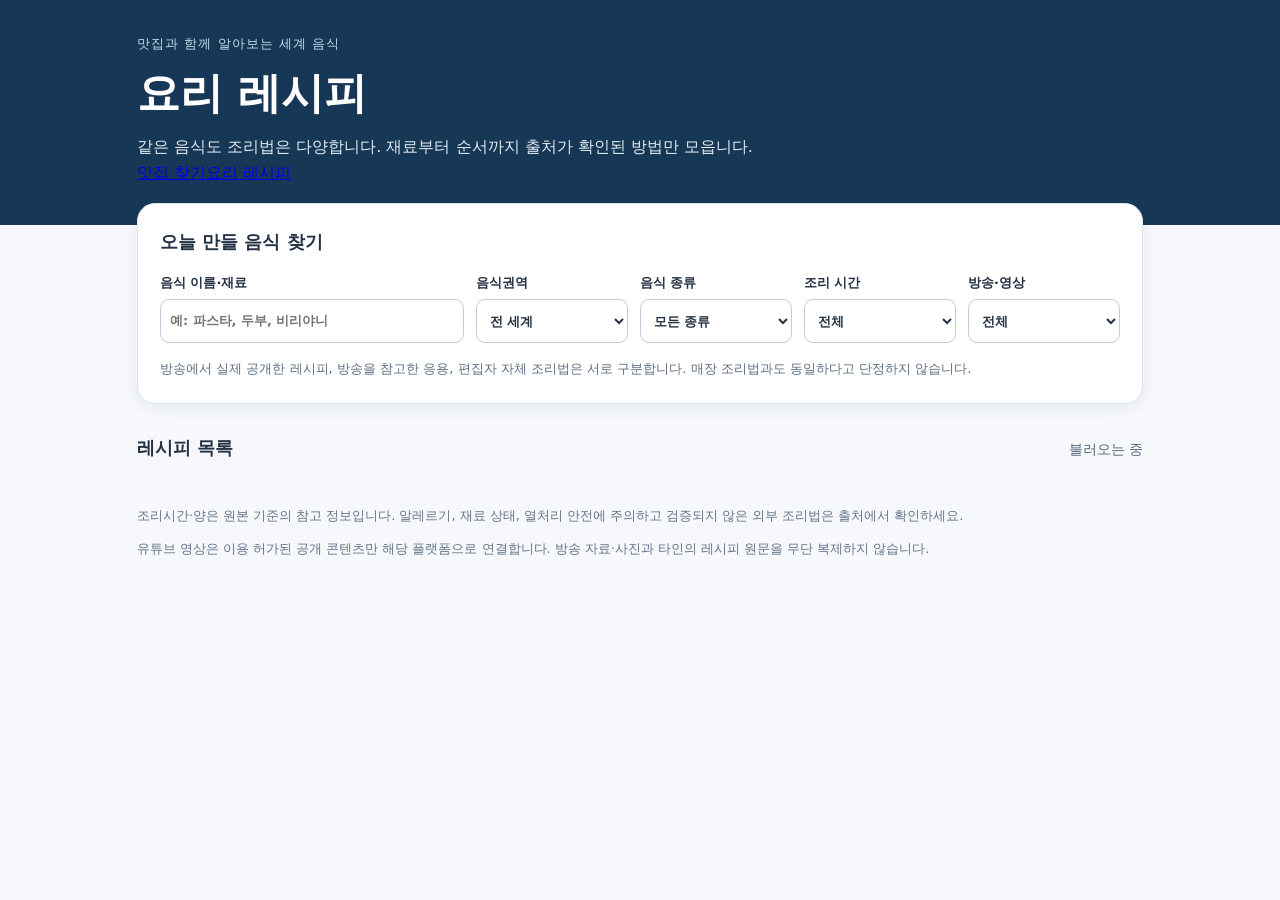
==== recipes.html @ dc9fdef0 "ui(recipe): build recipes.html" ====
<!doctype html>
<html lang="ko"><head>
  <meta charset="utf-8"><meta name="viewport" content="width=device-width,initial-scale=1">
  <meta name="description" content="한식, 중식, 일식, 인도, 동남아, 중동, 서양 요리를 재료와 조리 순서로 찾아보는 레시피 검색. 방송 요리도 근거별로 구분합니다.">
  <title>요리 레시피 | 음식·맛집·방송의 연결</title>
  <link rel="stylesheet" href="./styles.css"><link rel="stylesheet" href="./recipes.css">
  <script src="./recipes.js" defer></script>
</head><body>
<a class="skip" href="#recipe-results">레시피로 건너뛰기</a>
<header class="site-head"><div class="wrap">
  <p class="eyebrow">맛집과 함께 알아보는 세계 음식</p>
  <h1>요리 레시피</h1>
  <p class="sub">같은 음식도 조리법은 다양합니다. 재료부터 순서까지 출처가 확인된 방법만 모읍니다.</p>
  <nav class="food-nav" aria-label="음식 콘텐츠 탐색">
    <a href="./index.html">맛집 찾기</a><a class="current" aria-current="page" href="./recipes.html">요리 레시피</a>
  </nav>
</div></header>
<main class="wrap">
  <section class="filter-panel" aria-label="레시피 검색 조건">
    <h2>오늘 만들 음식 찾기</h2>
    <div class="controls recipe-controls">
      <label>음식 이름·재료 <input id="recipe-keyword" type="search" placeholder="예: 파스타, 두부, 비리야니" autocomplete="off"></label>
      <label>음식권역 <select id="recipe-region"><option value="">전 세계</option></select></label>
      <label>음식 종류 <select id="recipe-category"><option value="">모든 종류</option></select></label>
      <label>조리 시간 <select id="recipe-minutes"><option value="">전체</option><option value="15">15분 이내</option><option value="30">30분 이내</option><option value="60">1시간 이내</option></select></label>
      <label>방송·영상 <select id="recipe-media"><option value="">전체</option><option value="broadcast">방송 관련</option><option value="youtube">요리 영상 연결</option></select></label>
    </div>
    <p class="help">방송에서 실제 공개한 레시피, 방송을 참고한 응용, 편집자 자체 조리법은 서로 구분합니다. 매장 조리법과도 동일하다고 단정하지 않습니다.</p>
  </section>
  <section id="recipe-results" aria-labelledby="recipe-result-title">
    <div class="section-title"><h2 id="recipe-result-title">레시피 목록</h2><p id="recipe-count" role="status" aria-live="polite">불러오는 중</p></div>
    <div id="recipe-list" class="cards"></div><div class="empty" id="recipe-empty" hidden></div>
  </section>
  <section class="detail" id="recipe-detail" hidden aria-label="선택한 요리 레시피"></section>
</main>
<footer class="wrap footer">
  <p>조리시간·양은 원본 기준의 참고 정보입니다. 알레르기, 재료 상태, 열처리 안전에 주의하고 검증되지 않은 외부 조리법은 출처에서 확인하세요.</p>
  <p>유튜브 영상은 이용 허가된 공개 콘텐츠만 해당 플랫폼으로 연결합니다. 방송 자료·사진과 타인의 레시피 원문을 무단 복제하지 않습니다.</p>
</footer></body></html>
---- styles.css ----
:root{font-family:system-ui,-apple-system,"Malgun Gothic","Apple SD Gothic Neo",sans-serif;color:#243044;background:#f6f8fb;font-size:16px}*{box-sizing:border-box}body{margin:0;line-height:1.6}button,input,select{font:inherit}button{cursor:pointer}button:focus-visible,input:focus-visible,select:focus-visible{outline:3px solid #3d78ff;outline-offset:2px}.wrap{max-width:1050px;margin:auto;padding:0 22px}.site-head{background:#173756;color:white;padding:33px 0 40px}.site-head h1{font-size:clamp(1.85rem,4vw,2.7rem);margin:0 0 6px}.eyebrow{font-size:.82rem;letter-spacing:.08em;color:#bddded;margin:0 0 5px}.sub{margin:0;color:#e2eaf0}.filter-panel{background:#fff;border:1px solid #dde5ef;box-shadow:0 4px 16px #172e4912;border-radius:18px;margin-top:-22px;position:relative;padding:24px 22px}.filter-panel h2,.section-title h2{font-size:1.12rem;margin:0 0 16px}.controls{display:grid;grid-template-columns:2fr repeat(4,minmax(120px,1fr));gap:12px}.controls label{font-size:.8rem;display:flex;flex-direction:column;gap:6px;font-weight:700}.controls input,.controls select{width:100%;min-height:44px;border:1px solid #bfcbdc;border-radius:9px;background:#fff;color:#263345;padding:9px}.help,.muted{color:#5e6f83}.help{font-size:.82rem;margin:15px 0 0}.section-title{display:flex;align-items:center;justify-content:space-between;gap:15px;margin:30px 0 13px}.section-title h2{margin:0}.section-title p{margin:0;color:#586a7b;font-size:.88rem}.cards{display:grid;grid-template-columns:repeat(2,minmax(0,1fr));gap:15px}.card,.detail,.empty{border-radius:14px;background:#fff;border:1px solid #dde5ef}.card{padding:20px;display:flex;flex-direction:column;gap:9px}.card h3{margin:0;font-size:1.13rem}.card p{margin:0}.meta{color:#607085;font-size:.88rem}.pills{display:flex;flex-wrap:wrap;gap:7px}.pill{font-size:.75rem;border:1px solid #d8e0e8;padding:2px 9px;border-radius:20px;background:#f6f8fa}.notice{padding:10px 12px;border-radius:9px;background:#fff2df;color:#754400;border:1px solid #f0d3ab;font-size:.9rem}.button{align-self:flex-start;margin-top:auto;background:#1d5279;color:#fff;border:0;border-radius:8px;padding:9px 13px}.empty{padding:34px;text-align:center;color:#506077}.detail{margin-top:22px;padding:23px}.detail h2{margin:3px 0}.detail h3{margin:25px 0 8px;font-size:1.02rem}.detail p{margin:6px 0}.detail ul{padding-left:20px;margin:8px 0}.detail .back{background:#edf3f7;border:0;border-radius:8px;padding:8px 12px}.alert{background:#fff2e4;border:2px solid #d79b4e;color:#784515;padding:14px;border-radius:9px;margin:13px 0}.section{border-top:1px solid #e5e9ee;margin-top:18px;padding-top:5px}.footer{margin:30px auto;color:#64758a;font-size:.8rem;padding-bottom:22px}.skip{position:absolute;left:-9999px}.skip:focus{left:10px;top:10px;background:white;padding:12px;z-index:10}body.embed .site-head,body.embed .footer{display:none}body.embed .filter-panel{margin-top:15px}@media(max-width:920px){.controls{grid-template-columns:repeat(2,minmax(0,1fr))}.controls label:first-child{grid-column:1/-1}}@media(max-width:620px){.wrap{padding:0 14px}.site-head{padding:25px 0 37px}.controls{grid-template-columns:1fr 1fr}.controls label{font-size:.79rem}.cards{grid-template-columns:1fr}.filter-panel{padding:17px 14px}.section-title{align-items:flex-start;flex-direction:column;gap:3px}.detail{padding:16px}.footer{font-size:.75rem}}
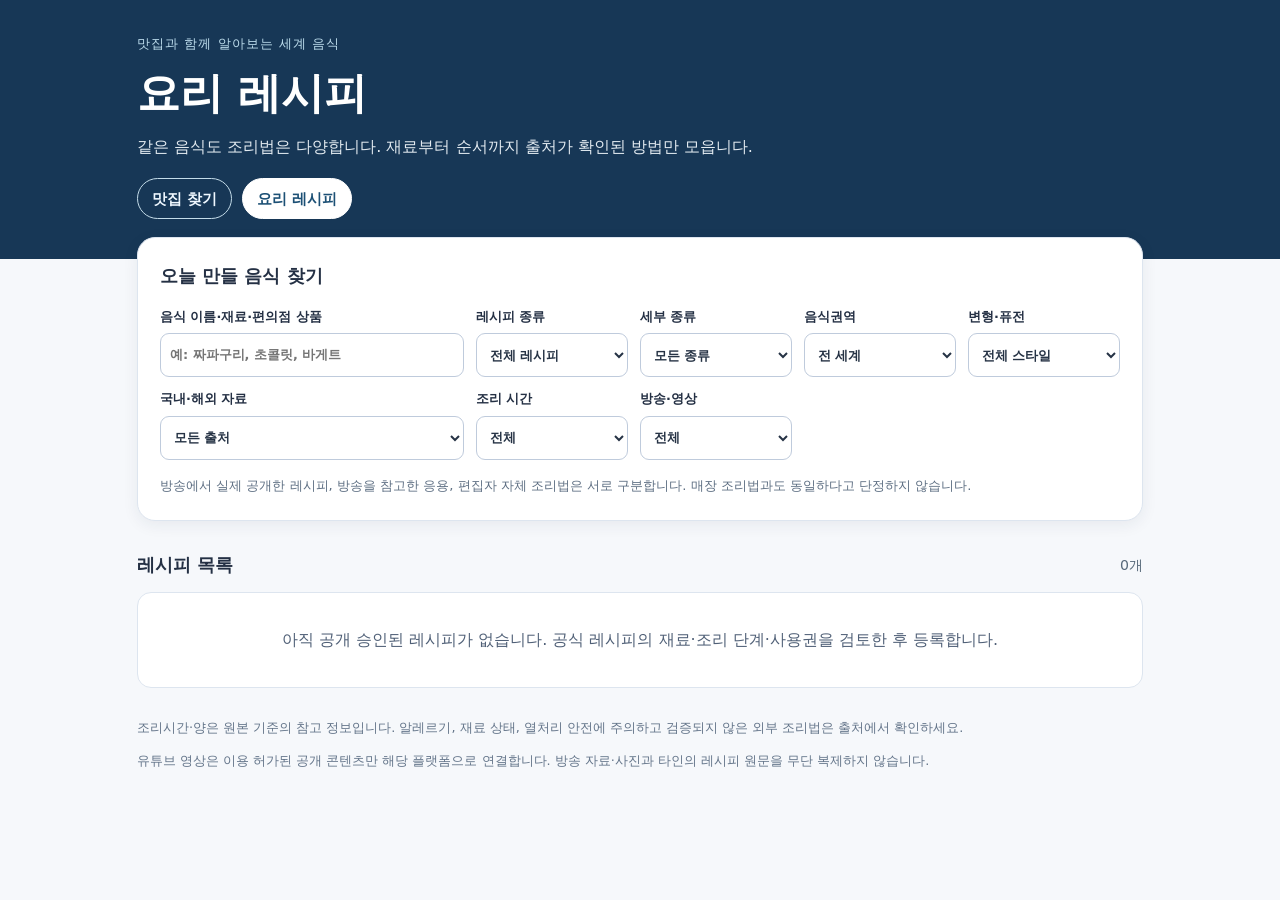
==== commit 4cdf7c21: "ui(recipe): add world, baking, frozen desserts, beverages and convenience filters" ====
--- a/recipes.html
+++ b/recipes.html
@@ -18,10 +18,14 @@
 <main class="wrap">
   <section class="filter-panel" aria-label="레시피 검색 조건">
     <h2>오늘 만들 음식 찾기</h2>
+    <div id="recipe-shortcuts" class="recipe-shortcuts" aria-label="레시피 빠른 분류"></div>
     <div class="controls recipe-controls">
-      <label>음식 이름·재료 <input id="recipe-keyword" type="search" placeholder="예: 파스타, 두부, 비리야니" autocomplete="off"></label>
+      <label>음식 이름·재료·편의점 상품 <input id="recipe-keyword" type="search" placeholder="예: 짜파구리, 초콜릿, 바게트" autocomplete="off"></label>
+      <label>레시피 종류 <select id="recipe-group"><option value="">전체 레시피</option></select></label>
+      <label>세부 종류 <select id="recipe-category"><option value="">전체 종류</option></select></label>
       <label>음식권역 <select id="recipe-region"><option value="">전 세계</option></select></label>
-      <label>음식 종류 <select id="recipe-category"><option value="">모든 종류</option></select></label>
+      <label>변형·퓨전 <select id="recipe-style"><option value="">전체 스타일</option></select></label>
+      <label>국내·해외 자료 <select id="recipe-source"><option value="">모든 출처</option><option value="korean">국내</option><option value="foreign">해외</option><option value="mixed">국내·해외 비교</option></select></label>
       <label>조리 시간 <select id="recipe-minutes"><option value="">전체</option><option value="15">15분 이내</option><option value="30">30분 이내</option><option value="60">1시간 이내</option></select></label>
       <label>방송·영상 <select id="recipe-media"><option value="">전체</option><option value="broadcast">방송 관련</option><option value="youtube">요리 영상 연결</option></select></label>
     </div>
--- a/styles.css
+++ b/styles.css
@@ -1 +1,2 @@
-:root{font-family:system-ui,-apple-system,"Malgun Gothic","Apple SD Gothic Neo",sans-serif;color:#243044;background:#f6f8fb;font-size:16px}*{box-sizing:border-box}body{margin:0;line-height:1.6}button,input,select{font:inherit}button{cursor:pointer}button:focus-visible,input:focus-visible,select:focus-visible{outline:3px solid #3d78ff;outline-offset:2px}.wrap{max-width:1050px;margin:auto;padding:0 22px}.site-head{background:#173756;color:white;padding:33px 0 40px}.site-head h1{font-size:clamp(1.85rem,4vw,2.7rem);margin:0 0 6px}.eyebrow{font-size:.82rem;letter-spacing:.08em;color:#bddded;margin:0 0 5px}.sub{margin:0;color:#e2eaf0}.filter-panel{background:#fff;border:1px solid #dde5ef;box-shadow:0 4px 16px #172e4912;border-radius:18px;margin-top:-22px;position:relative;padding:24px 22px}.filter-panel h2,.section-title h2{font-size:1.12rem;margin:0 0 16px}.controls{display:grid;grid-template-columns:2fr repeat(4,minmax(120px,1fr));gap:12px}.controls label{font-size:.8rem;display:flex;flex-direction:column;gap:6px;font-weight:700}.controls input,.controls select{width:100%;min-height:44px;border:1px solid #bfcbdc;border-radius:9px;background:#fff;color:#263345;padding:9px}.help,.muted{color:#5e6f83}.help{font-size:.82rem;margin:15px 0 0}.section-title{display:flex;align-items:center;justify-content:space-between;gap:15px;margin:30px 0 13px}.section-title h2{margin:0}.section-title p{margin:0;color:#586a7b;font-size:.88rem}.cards{display:grid;grid-template-columns:repeat(2,minmax(0,1fr));gap:15px}.card,.detail,.empty{border-radius:14px;background:#fff;border:1px solid #dde5ef}.card{padding:20px;display:flex;flex-direction:column;gap:9px}.card h3{margin:0;font-size:1.13rem}.card p{margin:0}.meta{color:#607085;font-size:.88rem}.pills{display:flex;flex-wrap:wrap;gap:7px}.pill{font-size:.75rem;border:1px solid #d8e0e8;padding:2px 9px;border-radius:20px;background:#f6f8fa}.notice{padding:10px 12px;border-radius:9px;background:#fff2df;color:#754400;border:1px solid #f0d3ab;font-size:.9rem}.button{align-self:flex-start;margin-top:auto;background:#1d5279;color:#fff;border:0;border-radius:8px;padding:9px 13px}.empty{padding:34px;text-align:center;color:#506077}.detail{margin-top:22px;padding:23px}.detail h2{margin:3px 0}.detail h3{margin:25px 0 8px;font-size:1.02rem}.detail p{margin:6px 0}.detail ul{padding-left:20px;margin:8px 0}.detail .back{background:#edf3f7;border:0;border-radius:8px;padding:8px 12px}.alert{background:#fff2e4;border:2px solid #d79b4e;color:#784515;padding:14px;border-radius:9px;margin:13px 0}.section{border-top:1px solid #e5e9ee;margin-top:18px;padding-top:5px}.footer{margin:30px auto;color:#64758a;font-size:.8rem;padding-bottom:22px}.skip{position:absolute;left:-9999px}.skip:focus{left:10px;top:10px;background:white;padding:12px;z-index:10}body.embed .site-head,body.embed .footer{display:none}body.embed .filter-panel{margin-top:15px}@media(max-width:920px){.controls{grid-template-columns:repeat(2,minmax(0,1fr))}.controls label:first-child{grid-column:1/-1}}@media(max-width:620px){.wrap{padding:0 14px}.site-head{padding:25px 0 37px}.controls{grid-template-columns:1fr 1fr}.controls label{font-size:.79rem}.cards{grid-template-columns:1fr}.filter-panel{padding:17px 14px}.section-title{align-items:flex-start;flex-direction:column;gap:3px}.detail{padding:16px}.footer{font-size:.75rem}}+:root{font-family:system-ui,-apple-system,"Malgun Gothic","Apple SD Gothic Neo",sans-serif;color:#243044;background:#f6f8fb;font-size:16px}*{box-sizing:border-box}body{margin:0;line-height:1.6}button,input,select{font:inherit}button{cursor:pointer}button:focus-visible,input:focus-visible,select:focus-visible{outline:3px solid #3d78ff;outline-offset:2px}.wrap{max-width:1050px;margin:auto;padding:0 22px}.site-head{background:#173756;color:white;padding:33px 0 40px}.site-head h1{font-size:clamp(1.85rem,4vw,2.7rem);margin:0 0 6px}.eyebrow{font-size:.82rem;letter-spacing:.08em;color:#bddded;margin:0 0 5px}.sub{margin:0;color:#e2eaf0}.filter-panel{background:#fff;border:1px solid #dde5ef;box-shadow:0 4px 16px #172e4912;border-radius:18px;margin-top:-22px;position:relative;padding:24px 22px}.filter-panel h2,.section-title h2{font-size:1.12rem;margin:0 0 16px}.controls{display:grid;grid-template-columns:2fr repeat(4,minmax(120px,1fr));gap:12px}.controls label{font-size:.8rem;display:flex;flex-direction:column;gap:6px;font-weight:700}.controls input,.controls select{width:100%;min-height:44px;border:1px solid #bfcbdc;border-radius:9px;background:#fff;color:#263345;padding:9px}.help,.muted{color:#5e6f83}.help{font-size:.82rem;margin:15px 0 0}.section-title{display:flex;align-items:center;justify-content:space-between;gap:15px;margin:30px 0 13px}.section-title h2{margin:0}.section-title p{margin:0;color:#586a7b;font-size:.88rem}.cards{display:grid;grid-template-columns:repeat(2,minmax(0,1fr));gap:15px}.card,.detail,.empty{border-radius:14px;background:#fff;border:1px solid #dde5ef}.card{padding:20px;display:flex;flex-direction:column;gap:9px}.card h3{margin:0;font-size:1.13rem}.card p{margin:0}.meta{color:#607085;font-size:.88rem}.pills{display:flex;flex-wrap:wrap;gap:7px}.pill{font-size:.75rem;border:1px solid #d8e0e8;padding:2px 9px;border-radius:20px;background:#f6f8fa}.notice{padding:10px 12px;border-radius:9px;background:#fff2df;color:#754400;border:1px solid #f0d3ab;font-size:.9rem}.button{align-self:flex-start;margin-top:auto;background:#1d5279;color:#fff;border:0;border-radius:8px;padding:9px 13px}.empty{padding:34px;text-align:center;color:#506077}.detail{margin-top:22px;padding:23px}.detail h2{margin:3px 0}.detail h3{margin:25px 0 8px;font-size:1.02rem}.detail p{margin:6px 0}.detail ul{padding-left:20px;margin:8px 0}.detail .back{background:#edf3f7;border:0;border-radius:8px;padding:8px 12px}.alert{background:#fff2e4;border:2px solid #d79b4e;color:#784515;padding:14px;border-radius:9px;margin:13px 0}.section{border-top:1px solid #e5e9ee;margin-top:18px;padding-top:5px}.footer{margin:30px auto;color:#64758a;font-size:.8rem;padding-bottom:22px}.skip{position:absolute;left:-9999px}.skip:focus{left:10px;top:10px;background:white;padding:12px;z-index:10}body.embed .site-head,body.embed .footer{display:none}body.embed .filter-panel{margin-top:15px}@media(max-width:920px){.controls{grid-template-columns:repeat(2,minmax(0,1fr))}.controls label:first-child{grid-column:1/-1}}@media(max-width:620px){.wrap{padding:0 14px}.site-head{padding:25px 0 37px}.controls{grid-template-columns:1fr 1fr}.controls label{font-size:.79rem}.cards{grid-template-columns:1fr}.filter-panel{padding:17px 14px}.section-title{align-items:flex-start;flex-direction:column;gap:3px}.detail{padding:16px}.footer{font-size:.75rem}}
+.food-nav{display:flex;gap:10px;margin-top:18px;flex-wrap:wrap}.food-nav a{border:1px solid #c4dce9;color:#eff8ff;text-decoration:none;padding:8px 14px;border-radius:25px;font-weight:700;font-size:.91rem}.food-nav .current{background:#fff;color:#1c5075;border-color:#fff}
--- a/recipes.css
+++ b/recipes.css
@@ -0,0 +1 @@
+.food-nav{display:flex;gap:10px;margin-top:18px;flex-wrap:wrap}.food-nav a{border:1px solid #c4dce9;color:#eff8ff;text-decoration:none;padding:8px 14px;border-radius:25px;font-weight:700;font-size:.91rem}.food-nav .current{background:#fff;color:#1c5075;border-color:#fff}.recipe-controls{grid-template-columns:2fr repeat(4,minmax(120px,1fr))}.recipe-note{font-size:.86rem;color:#607085}.ingredient-list{margin:9px 0 0;padding-left:23px}.ingredient-list li{padding:5px 2px}.step-list{padding-left:28px;margin:12px 0}.step-list li{padding:10px 4px;border-bottom:1px solid #e6ebf2}.recipe-detail-head{display:flex;align-items:center;justify-content:space-between;gap:12px;flex-wrap:wrap}.serve-control{display:flex;align-items:center;gap:8px}.serve-control select{border:1px solid #bdcbdc;border-radius:8px;padding:8px;background:white}.recipe-dish{font-size:.78rem;color:#607185;margin:3px 0}.recipe-provenance{margin:12px 0;background:#eff6fa;border-left:4px solid #39799d;padding:12px;border-radius:6px}.recipe-chip{font-size:.8rem;padding:4px 10px;border-radius:18px;border:1px solid #dce5ec;background:#f1f6f9}.media-link{display:inline-block;padding:8px 12px;margin:5px 5px 5px 0;border-radius:9px;color:#1d5279;background:#eef6fa;text-decoration:underline}.meta-grid{display:flex;gap:9px;flex-wrap:wrap;margin:12px 0}.recipe-detail h3{font-size:1rem;margin-bottom:8px}.recipe-label{font-weight:700;color:#27465e;font-size:.82rem}.hidden{display:none!important}@media(max-width:920px){.recipe-controls{grid-template-columns:repeat(2,minmax(0,1fr))}.recipe-controls label:first-child{grid-column:1/-1}}
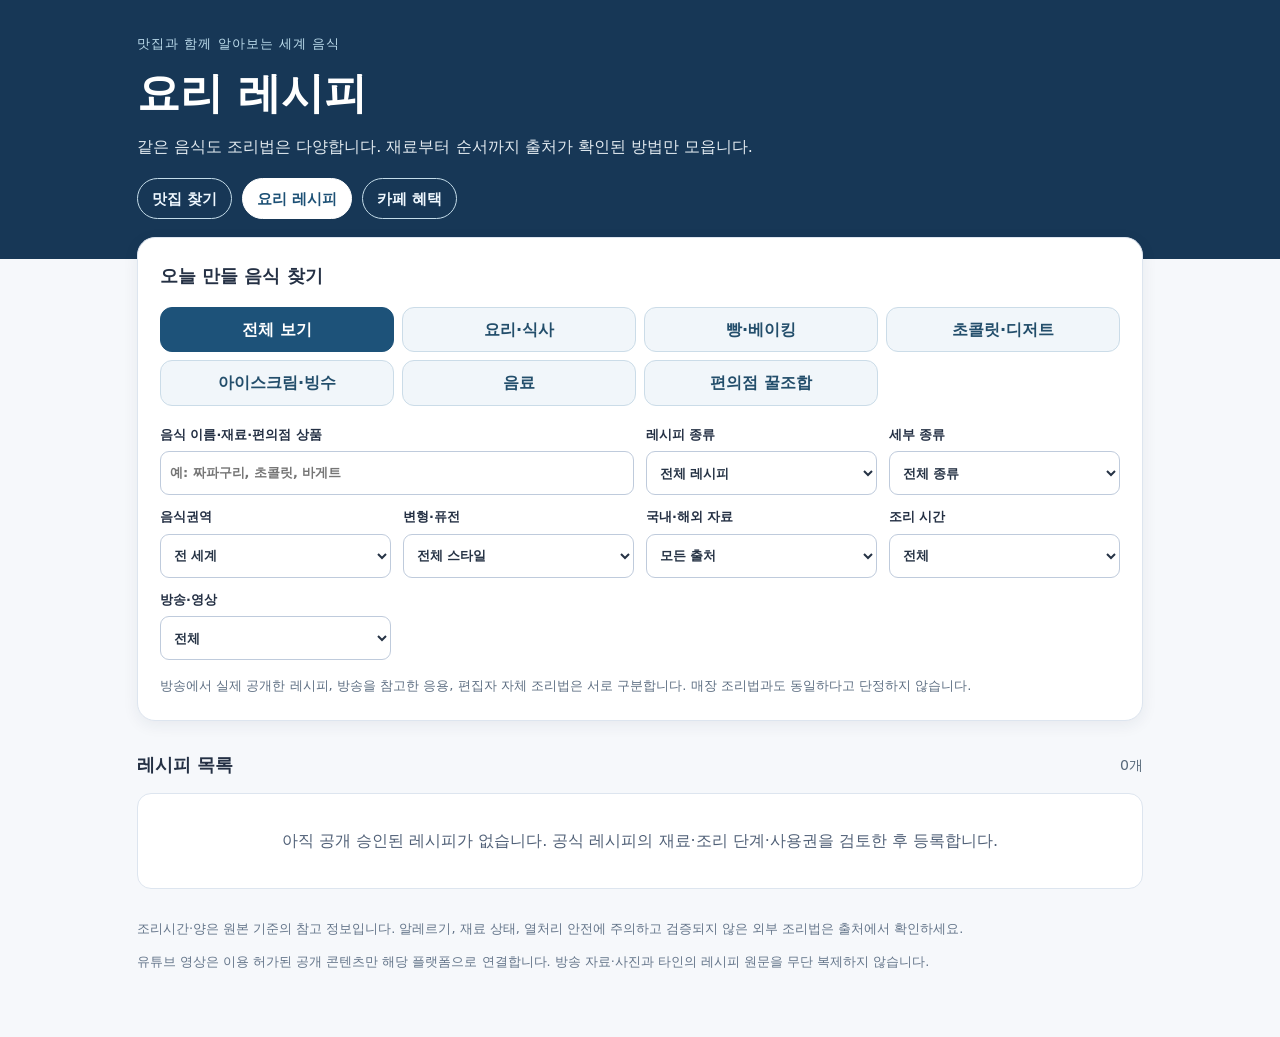
==== commit a4248164: "ui: link cafe section from dining and recipe navigation" ====
--- a/recipes.html
+++ b/recipes.html
@@ -12,7 +12,7 @@
   <h1>요리 레시피</h1>
   <p class="sub">같은 음식도 조리법은 다양합니다. 재료부터 순서까지 출처가 확인된 방법만 모읍니다.</p>
   <nav class="food-nav" aria-label="음식 콘텐츠 탐색">
-    <a href="./index.html">맛집 찾기</a><a class="current" aria-current="page" href="./recipes.html">요리 레시피</a>
+    <a href="./index.html">맛집 찾기</a><a class="current" aria-current="page" href="./recipes.html">요리 레시피</a><a href="./cafes.html">카페 혜택</a>
   </nav>
 </div></header>
 <main class="wrap">
--- a/recipes.css
+++ b/recipes.css
@@ -1 +1,10 @@
-.food-nav{display:flex;gap:10px;margin-top:18px;flex-wrap:wrap}.food-nav a{border:1px solid #c4dce9;color:#eff8ff;text-decoration:none;padding:8px 14px;border-radius:25px;font-weight:700;font-size:.91rem}.food-nav .current{background:#fff;color:#1c5075;border-color:#fff}.recipe-controls{grid-template-columns:2fr repeat(4,minmax(120px,1fr))}.recipe-note{font-size:.86rem;color:#607085}.ingredient-list{margin:9px 0 0;padding-left:23px}.ingredient-list li{padding:5px 2px}.step-list{padding-left:28px;margin:12px 0}.step-list li{padding:10px 4px;border-bottom:1px solid #e6ebf2}.recipe-detail-head{display:flex;align-items:center;justify-content:space-between;gap:12px;flex-wrap:wrap}.serve-control{display:flex;align-items:center;gap:8px}.serve-control select{border:1px solid #bdcbdc;border-radius:8px;padding:8px;background:white}.recipe-dish{font-size:.78rem;color:#607185;margin:3px 0}.recipe-provenance{margin:12px 0;background:#eff6fa;border-left:4px solid #39799d;padding:12px;border-radius:6px}.recipe-chip{font-size:.8rem;padding:4px 10px;border-radius:18px;border:1px solid #dce5ec;background:#f1f6f9}.media-link{display:inline-block;padding:8px 12px;margin:5px 5px 5px 0;border-radius:9px;color:#1d5279;background:#eef6fa;text-decoration:underline}.meta-grid{display:flex;gap:9px;flex-wrap:wrap;margin:12px 0}.recipe-detail h3{font-size:1rem;margin-bottom:8px}.recipe-label{font-weight:700;color:#27465e;font-size:.82rem}.hidden{display:none!important}@media(max-width:920px){.recipe-controls{grid-template-columns:repeat(2,minmax(0,1fr))}.recipe-controls label:first-child{grid-column:1/-1}}+.food-nav{display:flex;gap:10px;margin-top:18px;flex-wrap:wrap}.food-nav a{border:1px solid #c4dce9;color:#eff8ff;text-decoration:none;padding:8px 14px;border-radius:25px;font-weight:700;font-size:.91rem}.food-nav .current{background:#fff;color:#1c5075;border-color:#fff}.recipe-controls{grid-template-columns:2fr repeat(4,minmax(120px,1fr))}.recipe-note{font-size:.86rem;color:#607085}.ingredient-list{margin:9px 0 0;padding-left:23px}.ingredient-list li{padding:5px 2px}.step-list{padding-left:28px;margin:12px 0}.step-list li{padding:10px 4px;border-bottom:1px solid #e6ebf2}.recipe-detail-head{display:flex;align-items:center;justify-content:space-between;gap:12px;flex-wrap:wrap}.serve-control{display:flex;align-items:center;gap:8px}.serve-control select{border:1px solid #bdcbdc;border-radius:8px;padding:8px;background:white}.recipe-dish{font-size:.78rem;color:#607185;margin:3px 0}.recipe-provenance{margin:12px 0;background:#eff6fa;border-left:4px solid #39799d;padding:12px;border-radius:6px}.recipe-chip{font-size:.8rem;padding:4px 10px;border-radius:18px;border:1px solid #dce5ec;background:#f1f6f9}.media-link{display:inline-block;padding:8px 12px;margin:5px 5px 5px 0;border-radius:9px;color:#1d5279;background:#eef6fa;text-decoration:underline}.meta-grid{display:flex;gap:9px;flex-wrap:wrap;margin:12px 0}.recipe-detail h3{font-size:1rem;margin-bottom:8px}.recipe-label{font-weight:700;color:#27465e;font-size:.82rem}.hidden{display:none!important}@media(max-width:920px){.recipe-controls{grid-template-columns:repeat(2,minmax(0,1fr))}.recipe-controls label:first-child{grid-column:1/-1}}
+/* One-click primary category navigation; source/style filters remain independent. */
+.recipe-shortcuts{display:grid;grid-template-columns:repeat(4,minmax(0,1fr));gap:8px;margin-bottom:19px}
+.recipe-shortcut{background:#f1f6fa;border:1px solid #cbdce8;border-radius:12px;min-height:44px;padding:9px 8px;color:#234e6b;font-weight:650;text-align:center}
+.recipe-shortcut[aria-pressed="true"]{background:#1d5279;border-color:#1d5279;color:white}
+.recipe-shortcut:focus-visible{outline:3px solid #3d78ff;outline-offset:2px}
+.recipe-controls{grid-template-columns:repeat(4,minmax(0,1fr))}
+.recipe-controls label:first-child{grid-column:span 2}
+@media(max-width:920px){.recipe-shortcuts{grid-template-columns:repeat(3,minmax(0,1fr))}.recipe-controls{grid-template-columns:repeat(2,minmax(0,1fr))}.recipe-controls label:first-child{grid-column:1/-1}}
+@media(max-width:540px){.recipe-shortcuts{grid-template-columns:repeat(2,minmax(0,1fr))}.recipe-shortcut{font-size:.82rem}.recipe-controls{grid-template-columns:repeat(2,minmax(0,1fr))}}
